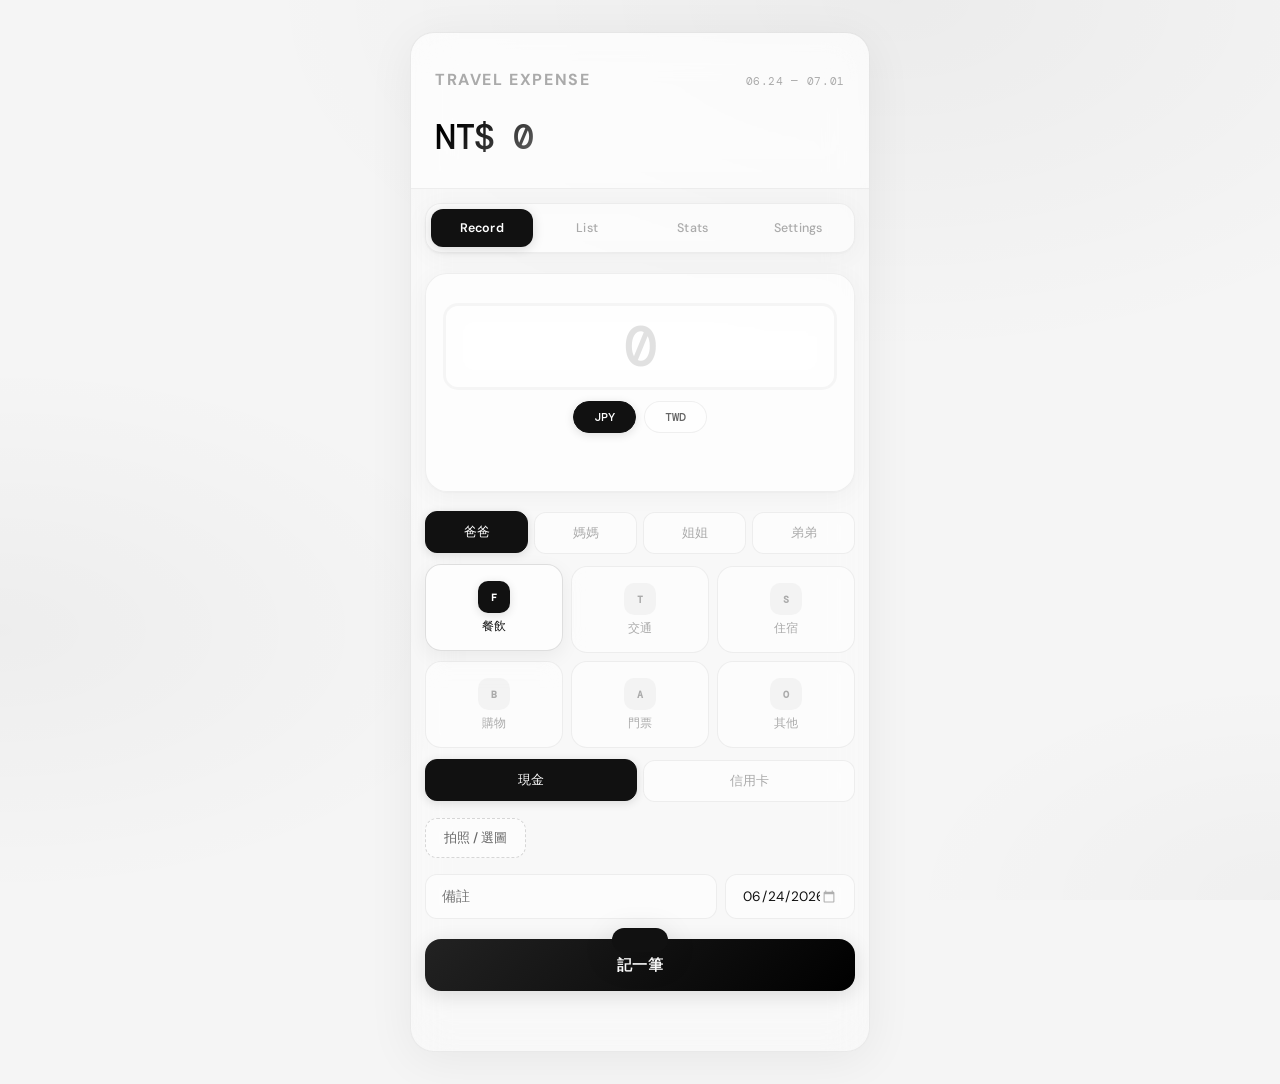
==== index.html @ 12f99001 "Travel expense tracker with glassmorphism UI Features: multi-currency (JPY/TWD), auto exchange rate," ====
<!DOCTYPE html>
<html lang="zh-TW">
<head>
  <meta charset="UTF-8">
  <meta name="viewport" content="width=device-width, initial-scale=1.0, user-scalable=no">
  <meta name="theme-color" content="#f8f7f4">
  <meta name="apple-mobile-web-app-capable" content="yes">
  <meta name="apple-mobile-web-app-status-bar-style" content="default">
  <title>Travel Expense</title>
  <link rel="manifest" href="manifest.json">
  <link rel="icon" href="data:image/svg+xml,<svg xmlns='http://www.w3.org/2000/svg' viewBox='0 0 100 100'><rect fill='%231a1a1a' rx='20' width='100' height='100'/><text x='50' y='58' text-anchor='middle' fill='white' font-size='40' font-family='sans-serif' font-weight='700'>TE</text></svg>">
  <link rel="stylesheet" href="style.css">
</head>
<body>
  <div id="app">
    <header class="header">
      <div class="header-top">
        <h1>Travel Expense</h1>
        <span class="trip-dates">06.24 — 07.01</span>
      </div>
      <div class="budget-bar">
        <div class="budget-info">
          <span class="budget-spent" id="budgetSpent">NT$ 0</span>
        </div>
      </div>
    </header>

    <nav class="tabs">
      <button class="tab active" data-tab="add">Record</button>
      <button class="tab" data-tab="list">List</button>
      <button class="tab" data-tab="stats">Stats</button>
      <button class="tab" data-tab="settings">Settings</button>
    </nav>

    <!-- Add -->
    <section class="view active" id="view-add">
      <div class="quick-amount">
        <input type="number" id="inputAmount" placeholder="0" inputmode="decimal" autofocus>
        <div class="currency-toggle" id="currencyToggle">
          <button class="currency-btn active" data-currency="JPY">JPY</button>
          <button class="currency-btn" data-currency="TWD">TWD</button>
        </div>
        <div class="conversion-hint" id="conversionHint"></div>
      </div>

      <div class="member-toggle" id="memberToggle">
        <button class="member-btn active" data-member="dad">爸爸</button>
        <button class="member-btn" data-member="mom">媽媽</button>
        <button class="member-btn" data-member="sis">姐姐</button>
        <button class="member-btn" data-member="bro">弟弟</button>
      </div>

      <div class="category-grid">
        <button class="cat-btn active" data-cat="food">
          <span class="cat-icon">F</span><span class="cat-label">餐飲</span>
        </button>
        <button class="cat-btn" data-cat="transport">
          <span class="cat-icon">T</span><span class="cat-label">交通</span>
        </button>
        <button class="cat-btn" data-cat="stay">
          <span class="cat-icon">S</span><span class="cat-label">住宿</span>
        </button>
        <button class="cat-btn" data-cat="shopping">
          <span class="cat-icon">B</span><span class="cat-label">購物</span>
        </button>
        <button class="cat-btn" data-cat="ticket">
          <span class="cat-icon">A</span><span class="cat-label">門票</span>
        </button>
        <button class="cat-btn" data-cat="other">
          <span class="cat-icon">O</span><span class="cat-label">其他</span>
        </button>
      </div>

      <div class="pay-toggle" id="payToggle">
        <button class="pay-btn active" data-pay="cash">現金</button>
        <button class="pay-btn" data-pay="card">信用卡</button>
      </div>

      <div class="photo-row">
        <input type="file" id="inputPhoto" accept="image/*" capture="environment" hidden>
        <button class="btn-photo" id="btnPhoto">拍照 / 選圖</button>
        <div class="photo-preview" id="photoPreview"></div>
      </div>

      <div class="note-row">
        <input type="text" id="inputNote" placeholder="備註" autocomplete="off">
        <input type="date" id="inputDate">
      </div>

      <button class="btn-add" id="btnAdd">記一筆</button>
    </section>

    <!-- List -->
    <section class="view" id="view-list">
      <div class="day-nav">
        <button class="day-arrow" id="dayPrev">‹</button>
        <span class="day-label" id="dayLabel"></span>
        <button class="day-arrow" id="dayNext">›</button>
        <button class="day-all" id="dayAll">ALL</button>
      </div>
      <div class="day-total" id="dayTotal"></div>
      <div class="expense-list" id="expenseList"></div>
      <div class="empty-state" id="emptyState">
        <span></span>
        <p>尚無記錄</p>
      </div>
    </section>

    <!-- Stats -->
    <section class="view" id="view-stats">
      <div class="stats-cards">
        <div class="stat-card">
          <div class="stat-label">Total TWD</div>
          <div class="stat-value" id="statTotalTWD">NT$ 0</div>
        </div>
        <div class="stat-card">
          <div class="stat-label">Total JPY</div>
          <div class="stat-value" id="statTotalJPY">¥ 0</div>
        </div>
        <div class="stat-card">
          <div class="stat-label">Daily Avg</div>
          <div class="stat-value" id="statDailyAvg">NT$ 0</div>
        </div>
        <div class="stat-card">
          <div class="stat-label">Entries</div>
          <div class="stat-value" id="statCount">0</div>
        </div>
      </div>
      <h3 class="section-title">By Payment</h3>
      <div class="category-bars" id="payBars"></div>
      <h3 class="section-title">By Member</h3>
      <div class="category-bars" id="memberBars"></div>
      <div class="pie-section">
        <div class="pie-chart" id="memberPie"></div>
        <div class="pie-legend" id="memberLegend"></div>
      </div>
      <h3 class="section-title">By Category</h3>
      <div class="category-bars" id="categoryBars"></div>
      <h3 class="section-title">Daily Trend</h3>
      <div class="daily-chart" id="dailyChart"></div>
      <button class="btn-export" id="btnExport">Export CSV</button>
    </section>

    <!-- Settings -->
    <section class="view" id="view-settings">
      <div class="setting-group">
        <label>匯率 (1 JPY = ? TWD)</label>
        <input type="number" id="setRate" step="0.001" placeholder="0.220">
        <p class="setting-hint" id="rateHint">每日自動抓取，亦可手動覆蓋</p>
        <button class="btn-refresh-rate" id="btnRefreshRate">更新匯率</button>
      </div>
      <div class="setting-group">
        <label>旅行日期</label>
        <div class="date-range">
          <input type="date" id="setStart">
          <span>—</span>
          <input type="date" id="setEnd">
        </div>
      </div>
      <button class="btn-save" id="btnSaveSettings">儲存設定</button>
      <hr class="divider">
      <div class="danger-zone">
        <button class="btn-danger" id="btnClearData">清除所有資料</button>
      </div>
    </section>
  </div>

  <div class="toast" id="toast"></div>

  <!-- Edit Modal -->
  <div class="modal-overlay" id="editModal">
    <div class="modal">
      <h3>編輯</h3>
      <div class="modal-body">
        <input type="number" id="editAmount" placeholder="金額" inputmode="decimal">
        <div class="currency-toggle">
          <button class="currency-btn" data-edit-currency="JPY">JPY</button>
          <button class="currency-btn" data-edit-currency="TWD">TWD</button>
        </div>
        <div class="member-toggle" id="editMemberToggle">
          <button class="member-btn" data-edit-member="dad">爸爸</button>
          <button class="member-btn" data-edit-member="mom">媽媽</button>
          <button class="member-btn" data-edit-member="sis">姐姐</button>
          <button class="member-btn" data-edit-member="bro">弟弟</button>
        </div>
        <div class="pay-toggle" id="editPayToggle">
          <button class="pay-btn" data-edit-pay="cash">現金</button>
          <button class="pay-btn" data-edit-pay="card">信用卡</button>
        </div>
        <div class="category-grid modal-cats">
          <button class="cat-btn" data-edit-cat="food"><span class="cat-icon">F</span></button>
          <button class="cat-btn" data-edit-cat="transport"><span class="cat-icon">T</span></button>
          <button class="cat-btn" data-edit-cat="stay"><span class="cat-icon">S</span></button>
          <button class="cat-btn" data-edit-cat="shopping"><span class="cat-icon">B</span></button>
          <button class="cat-btn" data-edit-cat="ticket"><span class="cat-icon">A</span></button>
          <button class="cat-btn" data-edit-cat="other"><span class="cat-icon">O</span></button>
        </div>
        <div class="photo-row">
          <input type="file" id="editPhoto" accept="image/*" capture="environment" hidden>
          <button class="btn-photo" id="btnEditPhoto">拍照 / 選圖</button>
          <div class="photo-preview" id="editPhotoPreview"></div>
        </div>
        <input type="text" id="editNote" placeholder="備註">
        <input type="date" id="editDate">
      </div>
      <div class="modal-actions">
        <button class="btn-cancel" id="editCancel">取消</button>
        <button class="btn-confirm" id="editConfirm">儲存</button>
      </div>
    </div>
  </div>

  <!-- Photo Viewer -->
  <div class="modal-overlay" id="photoViewer">
    <img class="photo-full" id="photoFull" src="" alt="">
  </div>

  <script src="app.js"></script>
</body>
</html>
---- style.css ----
@import url('https://fonts.googleapis.com/css2?family=DM+Sans:ital,opsz,wght@0,9..40,300;0,9..40,400;0,9..40,500;0,9..40,600;0,9..40,700;0,9..40,800&family=DM+Mono:wght@400;500&display=swap');

:root {
  --bg: #f5f5f5;
  --glass: rgba(255,255,255,0.45);
  --glass-strong: rgba(255,255,255,0.6);
  --glass-border: rgba(0,0,0,0.06);
  --glass-shadow: 0 4px 24px rgba(0,0,0,0.04), 0 1px 2px rgba(0,0,0,0.03);
  --blur: 20px;
  --border: rgba(0,0,0,0.06);
  --text: #111111;
  --text2: #666666;
  --text3: #aaaaaa;
  --accent: #111111;
  --radius: 16px;
  --radius-lg: 22px;
  --font: 'DM Sans', -apple-system, BlinkMacSystemFont, system-ui, sans-serif;
  --mono: 'DM Mono', 'SF Mono', monospace;
}

* {
  margin: 0;
  padding: 0;
  box-sizing: border-box;
  -webkit-tap-highlight-color: transparent;
}

body {
  font-family: var(--font);
  color: var(--text);
  min-height: 100dvh;
  overflow-x: hidden;
  -webkit-font-smoothing: antialiased;
  background: var(--bg);
  background-image:
    radial-gradient(ellipse 100% 80% at 70% 0%, rgba(0,0,0,0.04) 0%, transparent 50%),
    radial-gradient(ellipse 80% 60% at 0% 70%, rgba(0,0,0,0.03) 0%, transparent 50%),
    radial-gradient(ellipse 60% 50% at 100% 100%, rgba(0,0,0,0.025) 0%, transparent 50%);
  background-attachment: fixed;
}

#app {
  max-width: 460px;
  margin: 0 auto;
  padding-bottom: 40px;
}

/* ---- Frost card mixin (reusable look) ---- */

.frost {
  background: var(--glass);
  backdrop-filter: blur(var(--blur));
  -webkit-backdrop-filter: blur(var(--blur));
  border: 1px solid var(--glass-border);
  box-shadow: var(--glass-shadow);
}

/* Header */
.header {
  padding: 36px 24px 28px;
  background: rgba(255,255,255,0.5);
  backdrop-filter: blur(var(--blur));
  -webkit-backdrop-filter: blur(var(--blur));
  border-bottom: 1px solid var(--glass-border);
}

.header-top {
  display: flex;
  justify-content: space-between;
  align-items: baseline;
  margin-bottom: 24px;
}

.header-top h1 {
  font-size: 1rem;
  font-weight: 700;
  letter-spacing: 0.1em;
  text-transform: uppercase;
  color: var(--text3);
}

.trip-dates {
  font-family: var(--mono);
  font-size: 0.68rem;
  color: var(--text3);
  letter-spacing: 0.06em;
}

.budget-bar { position: relative; }

.budget-info {
  display: flex;
  align-items: baseline;
  gap: 6px;
}

.budget-spent {
  font-family: var(--mono);
  font-size: 2.2rem;
  font-weight: 500;
  letter-spacing: -0.04em;
  background: linear-gradient(135deg, #000 20%, #666);
  -webkit-background-clip: text;
  -webkit-text-fill-color: transparent;
  background-clip: text;
}

/* Tabs */
.tabs {
  display: flex;
  padding: 5px;
  margin: 14px 14px 0;
  gap: 4px;
  background: var(--glass);
  backdrop-filter: blur(var(--blur));
  -webkit-backdrop-filter: blur(var(--blur));
  border-radius: var(--radius);
  border: 1px solid var(--glass-border);
  box-shadow: var(--glass-shadow);
  position: sticky;
  top: 8px;
  z-index: 100;
}

.tab {
  flex: 1;
  padding: 11px 0;
  background: none;
  border: none;
  border-radius: 12px;
  color: var(--text3);
  font-family: var(--font);
  font-size: 0.78rem;
  font-weight: 500;
  letter-spacing: 0.02em;
  cursor: pointer;
  transition: all 0.3s cubic-bezier(0.4, 0, 0.2, 1);
}

.tab.active {
  background: var(--accent);
  color: #fff;
  font-weight: 600;
  box-shadow: 0 2px 12px rgba(0,0,0,0.15);
}

/* Views */
.view {
  display: none;
  padding: 20px 14px;
  animation: viewIn 0.35s cubic-bezier(0.4, 0, 0.2, 1);
}

.view.active { display: block; }

@keyframes viewIn {
  from { opacity: 0; transform: translateY(10px); }
  to { opacity: 1; transform: translateY(0); }
}

/* Add Expense — amount card */
.quick-amount {
  text-align: center;
  margin-bottom: 20px;
  padding: 32px 20px 26px;
  background: var(--glass-strong);
  backdrop-filter: blur(var(--blur));
  -webkit-backdrop-filter: blur(var(--blur));
  border-radius: var(--radius-lg);
  border: 1px solid var(--glass-border);
  box-shadow: var(--glass-shadow);
}

.quick-amount input[type="number"] {
  width: 100%;
  text-align: center;
  font-family: var(--mono);
  font-size: 3.5rem;
  font-weight: 500;
  background: none;
  border: none;
  color: var(--text);
  outline: none;
  letter-spacing: -0.05em;
  padding: 4px 0;
}

.quick-amount input::placeholder { color: var(--text3); opacity: 0.35; }

.currency-toggle {
  display: flex;
  gap: 8px;
  justify-content: center;
  margin-top: 14px;
}

.currency-btn {
  padding: 7px 20px;
  border-radius: 100px;
  border: 1px solid var(--border);
  background: rgba(255,255,255,0.5);
  color: var(--text2);
  font-family: var(--mono);
  font-size: 0.75rem;
  font-weight: 500;
  cursor: pointer;
  transition: all 0.3s cubic-bezier(0.4, 0, 0.2, 1);
}

.currency-btn.active {
  background: var(--accent);
  border-color: var(--accent);
  color: #fff;
  box-shadow: 0 2px 10px rgba(0,0,0,0.12);
}

.conversion-hint {
  margin-top: 12px;
  font-family: var(--mono);
  font-size: 0.75rem;
  color: var(--text3);
  min-height: 20px;
}

/* Toggle base (member / pay) */
.member-toggle, .pay-toggle {
  display: flex;
  gap: 6px;
  margin-bottom: 12px;
}

.member-btn, .pay-btn {
  flex: 1;
  padding: 11px 0;
  border-radius: 12px;
  border: 1px solid var(--glass-border);
  background: var(--glass);
  backdrop-filter: blur(12px);
  -webkit-backdrop-filter: blur(12px);
  color: var(--text3);
  font-family: var(--font);
  font-size: 0.8rem;
  font-weight: 500;
  cursor: pointer;
  transition: all 0.3s cubic-bezier(0.4, 0, 0.2, 1);
}

.member-btn.active, .pay-btn.active {
  border-color: var(--accent);
  background: var(--accent);
  color: #fff;
  box-shadow: 0 2px 10px rgba(0,0,0,0.12);
  transform: translateY(-1px);
}

.pay-toggle { margin-bottom: 16px; }

/* Category Grid */
.category-grid {
  display: grid;
  grid-template-columns: repeat(3, 1fr);
  gap: 8px;
  margin-bottom: 12px;
}

.cat-btn {
  display: flex;
  flex-direction: column;
  align-items: center;
  justify-content: center;
  gap: 6px;
  padding: 16px 8px;
  border-radius: var(--radius);
  border: 1px solid var(--glass-border);
  background: var(--glass);
  backdrop-filter: blur(12px);
  -webkit-backdrop-filter: blur(12px);
  color: var(--text3);
  cursor: pointer;
  transition: all 0.3s cubic-bezier(0.4, 0, 0.2, 1);
}

.cat-icon {
  width: 32px;
  height: 32px;
  border-radius: 10px;
  display: flex;
  align-items: center;
  justify-content: center;
  font-size: 0.65rem;
  font-weight: 700;
  font-family: var(--mono);
  letter-spacing: 0.03em;
  background: rgba(0,0,0,0.04);
  color: var(--text3);
  transition: all 0.3s cubic-bezier(0.4, 0, 0.2, 1);
}

.cat-label {
  font-size: 0.72rem;
  font-weight: 500;
  transition: color 0.3s;
}

.cat-btn.active {
  border-color: rgba(0,0,0,0.12);
  background: var(--glass-strong);
  transform: translateY(-2px);
  box-shadow: 0 6px 20px rgba(0,0,0,0.06);
}

.cat-btn.active .cat-icon {
  background: var(--accent);
  color: #fff;
  box-shadow: 0 2px 10px rgba(0,0,0,0.12);
}

.cat-btn.active .cat-label { color: var(--text); }

.modal-cats { grid-template-columns: repeat(6, 1fr); }
.modal-cats .cat-btn { padding: 10px 4px; }
.modal-cats .cat-label { display: none; }

/* Photo Row */
.photo-row {
  display: flex;
  align-items: center;
  gap: 10px;
  margin-bottom: 16px;
}

.btn-photo {
  padding: 10px 18px;
  border-radius: 12px;
  border: 1px dashed rgba(0,0,0,0.15);
  background: var(--glass);
  backdrop-filter: blur(12px);
  -webkit-backdrop-filter: blur(12px);
  color: var(--text2);
  font-family: var(--font);
  font-size: 0.8rem;
  font-weight: 500;
  cursor: pointer;
  transition: all 0.3s;
  white-space: nowrap;
  flex-shrink: 0;
}

.btn-photo:active { transform: scale(0.96); }

.photo-preview {
  flex: 1;
  min-height: 0;
  display: flex;
  align-items: center;
  gap: 8px;
  position: relative;
}

.photo-preview img {
  height: 48px;
  width: 48px;
  object-fit: cover;
  border-radius: 10px;
  border: 1px solid var(--glass-border);
  box-shadow: var(--glass-shadow);
}

.photo-remove {
  width: 20px;
  height: 20px;
  border-radius: 50%;
  border: none;
  background: var(--accent);
  color: #fff;
  font-size: 0.55rem;
  font-weight: 700;
  cursor: pointer;
  display: flex;
  align-items: center;
  justify-content: center;
  position: absolute;
  top: -4px;
  left: 40px;
  box-shadow: 0 2px 6px rgba(0,0,0,0.12);
}

/* Note Row */
.note-row {
  display: flex;
  gap: 8px;
  margin-bottom: 20px;
}

.note-row input[type="text"] { flex: 1; }
.note-row input[type="date"] { width: 130px; }

input[type="text"],
input[type="number"],
input[type="date"],
select {
  padding: 12px 16px;
  border-radius: 12px;
  border: 1px solid var(--glass-border);
  background: var(--glass);
  backdrop-filter: blur(12px);
  -webkit-backdrop-filter: blur(12px);
  color: var(--text);
  font-family: var(--font);
  font-size: 0.85rem;
  outline: none;
  transition: all 0.3s;
}

input:focus {
  border-color: rgba(0,0,0,0.15);
  box-shadow: 0 0 0 3px rgba(0,0,0,0.03);
}

input[type="date"]::-webkit-calendar-picker-indicator { opacity: 0.3; }

/* Add Button */
.btn-add {
  width: 100%;
  padding: 16px;
  border-radius: var(--radius);
  border: none;
  background: linear-gradient(135deg, #222 0%, #000 100%);
  color: #fff;
  font-family: var(--font);
  font-size: 0.92rem;
  font-weight: 700;
  letter-spacing: 0.02em;
  cursor: pointer;
  transition: all 0.3s cubic-bezier(0.4, 0, 0.2, 1);
  box-shadow: 0 4px 20px rgba(0,0,0,0.12);
  position: relative;
  overflow: hidden;
}

.btn-add::before {
  content: '';
  position: absolute;
  inset: 0;
  background: linear-gradient(135deg, transparent 30%, rgba(255,255,255,0.15) 50%, transparent 70%);
  transform: translateX(-100%);
  transition: transform 0.6s;
}

.btn-add:hover::before { transform: translateX(100%); }

.btn-add:active {
  transform: scale(0.97);
  box-shadow: 0 2px 10px rgba(0,0,0,0.1);
}

/* List View */
.day-nav {
  display: flex;
  align-items: center;
  justify-content: center;
  gap: 16px;
  margin-bottom: 8px;
}

.day-arrow {
  width: 34px;
  height: 34px;
  border-radius: 50%;
  border: 1px solid var(--glass-border);
  background: var(--glass);
  backdrop-filter: blur(12px);
  -webkit-backdrop-filter: blur(12px);
  color: var(--text);
  font-size: 1rem;
  cursor: pointer;
  display: flex;
  align-items: center;
  justify-content: center;
  transition: all 0.2s;
  box-shadow: var(--glass-shadow);
}

.day-arrow:active { transform: scale(0.9); }

.day-label {
  font-size: 0.95rem;
  font-weight: 600;
  min-width: 120px;
  text-align: center;
}

.day-all {
  padding: 6px 14px;
  border-radius: 100px;
  border: 1px solid var(--glass-border);
  background: var(--glass);
  backdrop-filter: blur(12px);
  -webkit-backdrop-filter: blur(12px);
  color: var(--text3);
  font-family: var(--mono);
  font-size: 0.68rem;
  font-weight: 500;
  letter-spacing: 0.04em;
  cursor: pointer;
  transition: all 0.3s;
}

.day-all.active {
  background: var(--accent);
  border-color: var(--accent);
  color: #fff;
}

.day-total {
  text-align: center;
  font-family: var(--mono);
  font-size: 0.75rem;
  color: var(--text3);
  margin-bottom: 16px;
  min-height: 20px;
}

.expense-list {
  display: flex;
  flex-direction: column;
  gap: 6px;
}

.expense-item {
  display: flex;
  align-items: center;
  gap: 14px;
  padding: 16px 18px;
  background: var(--glass);
  backdrop-filter: blur(16px);
  -webkit-backdrop-filter: blur(16px);
  border-radius: var(--radius);
  border: 1px solid var(--glass-border);
  box-shadow: var(--glass-shadow);
  cursor: pointer;
  transition: all 0.3s cubic-bezier(0.4, 0, 0.2, 1);
  position: relative;
}

.expense-item:active { transform: scale(0.98); }

.expense-dot {
  width: 8px;
  height: 8px;
  border-radius: 50%;
  flex-shrink: 0;
  background: var(--text);
  opacity: 0.25;
}

.expense-info { flex: 1; min-width: 0; }

.expense-cat {
  font-size: 0.82rem;
  font-weight: 600;
  color: var(--text);
}

.expense-member {
  font-size: 0.68rem;
  font-weight: 500;
  margin-left: 6px;
  color: var(--text2);
}

.expense-pay {
  font-size: 0.6rem;
  font-weight: 500;
  color: var(--text3);
  margin-left: 5px;
  padding: 1px 6px;
  background: rgba(0,0,0,0.04);
  border-radius: 4px;
}

.expense-note {
  font-size: 0.72rem;
  color: var(--text2);
  overflow: hidden;
  text-overflow: ellipsis;
  white-space: nowrap;
  margin-top: 2px;
}

.expense-thumb {
  width: 36px;
  height: 36px;
  border-radius: 8px;
  object-fit: cover;
  flex-shrink: 0;
  border: 1px solid var(--glass-border);
  cursor: zoom-in;
  transition: transform 0.2s;
}

.expense-thumb:hover { transform: scale(1.1); }

.expense-amount { text-align: right; flex-shrink: 0; }

/* Photo Viewer */
#photoViewer {
  cursor: zoom-out;
}

#photoViewer .photo-full {
  max-width: 90vw;
  max-height: 85vh;
  border-radius: var(--radius-lg);
  box-shadow: 0 24px 80px rgba(0,0,0,0.15);
  object-fit: contain;
}

.expense-primary {
  font-family: var(--mono);
  font-size: 0.92rem;
  font-weight: 500;
}

.expense-secondary {
  font-family: var(--mono);
  font-size: 0.65rem;
  color: var(--text3);
}

.expense-delete {
  position: absolute;
  right: -5px;
  top: -5px;
  width: 22px;
  height: 22px;
  border-radius: 50%;
  border: 2px solid var(--bg);
  background: var(--accent);
  color: #fff;
  font-size: 0.6rem;
  font-weight: 700;
  cursor: pointer;
  display: none;
  align-items: center;
  justify-content: center;
  z-index: 2;
  box-shadow: 0 2px 8px rgba(0,0,0,0.12);
}

.expense-item:hover .expense-delete,
.expense-item:focus-within .expense-delete { display: flex; }

.empty-state {
  text-align: center;
  padding: 56px 20px;
  color: var(--text3);
}

.empty-state span {
  display: block;
  width: 56px;
  height: 56px;
  border-radius: 50%;
  background: rgba(0,0,0,0.03);
  margin: 0 auto 14px;
}

.empty-state p { font-size: 0.85rem; }

/* Stats */
.stats-cards {
  display: grid;
  grid-template-columns: 1fr 1fr;
  gap: 8px;
  margin-bottom: 28px;
}

.stat-card {
  background: var(--glass);
  backdrop-filter: blur(16px);
  -webkit-backdrop-filter: blur(16px);
  border-radius: var(--radius);
  padding: 20px;
  border: 1px solid var(--glass-border);
  box-shadow: var(--glass-shadow);
  transition: all 0.3s cubic-bezier(0.4, 0, 0.2, 1);
}

.stat-card:hover {
  transform: translateY(-2px);
  box-shadow: 0 8px 32px rgba(0,0,0,0.06);
}

.stat-label {
  font-size: 0.62rem;
  color: var(--text3);
  text-transform: uppercase;
  letter-spacing: 0.1em;
  font-weight: 600;
  margin-bottom: 10px;
}

.stat-value {
  font-family: var(--mono);
  font-size: 1.2rem;
  font-weight: 500;
  letter-spacing: -0.03em;
}

.section-title {
  font-size: 0.65rem;
  font-weight: 700;
  color: var(--text3);
  text-transform: uppercase;
  letter-spacing: 0.1em;
  margin-bottom: 14px;
  padding-left: 2px;
}

.category-bars {
  display: flex;
  flex-direction: column;
  gap: 14px;
  margin-bottom: 32px;
  padding: 20px;
  background: var(--glass);
  backdrop-filter: blur(16px);
  -webkit-backdrop-filter: blur(16px);
  border-radius: var(--radius);
  border: 1px solid var(--glass-border);
  box-shadow: var(--glass-shadow);
}

.cat-bar-row {
  display: flex;
  align-items: center;
  gap: 12px;
}

.cat-bar-dot {
  width: 8px;
  height: 8px;
  border-radius: 50%;
  flex-shrink: 0;
  background: var(--text);
  opacity: 0.2;
}

.cat-bar-info { flex: 1; min-width: 0; }

.cat-bar-top {
  display: flex;
  justify-content: space-between;
  font-size: 0.8rem;
  margin-bottom: 6px;
}

.cat-bar-name { font-weight: 600; }
.cat-bar-amount { font-family: var(--mono); font-size: 0.72rem; color: var(--text2); }

.cat-bar-track {
  height: 3px;
  background: rgba(0,0,0,0.05);
  border-radius: 2px;
  overflow: hidden;
}

.cat-bar-fill {
  height: 100%;
  border-radius: 2px;
  background: linear-gradient(90deg, #333, #aaa) !important;
  transition: width 0.8s cubic-bezier(0.4, 0, 0.2, 1);
}

/* Pie Chart */
.pie-section {
  display: flex;
  align-items: center;
  gap: 20px;
  margin-bottom: 32px;
  padding: 24px;
  background: var(--glass);
  backdrop-filter: blur(16px);
  -webkit-backdrop-filter: blur(16px);
  border-radius: var(--radius);
  border: 1px solid var(--glass-border);
  box-shadow: var(--glass-shadow);
}

.pie-chart {
  flex-shrink: 0;
}

.pie-chart svg {
  display: block;
}

.pie-legend {
  flex: 1;
  display: flex;
  flex-direction: column;
  gap: 10px;
  min-width: 0;
}

.pie-legend-item {
  display: flex;
  align-items: center;
  gap: 8px;
}

.pie-legend-dot {
  width: 8px;
  height: 8px;
  border-radius: 50%;
  flex-shrink: 0;
}

.pie-legend-name {
  font-size: 0.8rem;
  font-weight: 600;
  min-width: 36px;
}

.pie-legend-pct {
  font-family: var(--mono);
  font-size: 0.75rem;
  font-weight: 500;
  color: var(--text2);
  min-width: 32px;
}

.pie-legend-val {
  font-family: var(--mono);
  font-size: 0.7rem;
  color: var(--text3);
  margin-left: auto;
}

/* Daily Chart */
.daily-chart {
  display: flex;
  align-items: flex-end;
  gap: 6px;
  height: 130px;
  margin-bottom: 28px;
  padding: 16px 12px 12px;
  background: var(--glass);
  backdrop-filter: blur(16px);
  -webkit-backdrop-filter: blur(16px);
  border-radius: var(--radius);
  border: 1px solid var(--glass-border);
  box-shadow: var(--glass-shadow);
}

.chart-col {
  flex: 1;
  display: flex;
  flex-direction: column;
  align-items: center;
  gap: 4px;
  height: 100%;
  justify-content: flex-end;
}

.chart-bar {
  width: 100%;
  border-radius: 6px 6px 2px 2px;
  background: linear-gradient(180deg, #222 0%, #bbb 100%);
  min-height: 2px;
  transition: height 0.6s cubic-bezier(0.4, 0, 0.2, 1);
}

.chart-label {
  font-family: var(--mono);
  font-size: 0.58rem;
  color: var(--text3);
}

.chart-value {
  font-family: var(--mono);
  font-size: 0.52rem;
  color: var(--text3);
}

.btn-export {
  width: 100%;
  padding: 14px;
  border-radius: var(--radius);
  border: 1px solid var(--glass-border);
  background: var(--glass);
  backdrop-filter: blur(12px);
  -webkit-backdrop-filter: blur(12px);
  color: var(--text);
  font-family: var(--font);
  font-size: 0.85rem;
  font-weight: 600;
  cursor: pointer;
  transition: all 0.3s;
  box-shadow: var(--glass-shadow);
}

.btn-export:active { transform: scale(0.98); }

/* Settings */
.setting-group { margin-bottom: 24px; }

.setting-group label {
  display: block;
  font-size: 0.78rem;
  font-weight: 600;
  margin-bottom: 8px;
  color: var(--text);
}

.setting-group input { width: 100%; }

.setting-hint {
  font-size: 0.7rem;
  color: var(--text3);
  margin-top: 6px;
  font-family: var(--mono);
}

.btn-refresh-rate {
  margin-top: 8px;
  padding: 8px 18px;
  border-radius: 100px;
  border: 1px solid var(--glass-border);
  background: var(--glass);
  backdrop-filter: blur(12px);
  -webkit-backdrop-filter: blur(12px);
  color: var(--text2);
  font-family: var(--font);
  font-size: 0.75rem;
  font-weight: 500;
  cursor: pointer;
  transition: all 0.2s;
}

.btn-refresh-rate:active { transform: scale(0.96); }

.date-range {
  display: flex;
  align-items: center;
  gap: 10px;
}

.date-range input { flex: 1; }
.date-range span { color: var(--text3); }

.btn-save {
  width: 100%;
  padding: 14px;
  border-radius: var(--radius);
  border: none;
  background: linear-gradient(135deg, #222, #000);
  color: #fff;
  font-family: var(--font);
  font-size: 0.88rem;
  font-weight: 700;
  cursor: pointer;
  box-shadow: 0 4px 16px rgba(0,0,0,0.1);
  transition: all 0.3s;
}

.btn-save:active { transform: scale(0.98); }

.divider {
  border: none;
  border-top: 1px solid var(--border);
  margin: 28px 0;
}

.btn-danger {
  width: 100%;
  padding: 14px;
  border-radius: var(--radius);
  border: 1px solid rgba(0,0,0,0.1);
  background: var(--glass);
  backdrop-filter: blur(12px);
  -webkit-backdrop-filter: blur(12px);
  color: var(--text2);
  font-family: var(--font);
  font-size: 0.85rem;
  font-weight: 600;
  cursor: pointer;
  transition: all 0.3s;
}

.btn-danger:active { transform: scale(0.98); }

/* Toast */
.toast {
  position: fixed;
  bottom: 28px;
  left: 50%;
  transform: translateX(-50%) translateY(80px);
  background: var(--accent);
  color: #fff;
  padding: 12px 28px;
  border-radius: 100px;
  font-size: 0.82rem;
  font-weight: 600;
  box-shadow: 0 8px 32px rgba(0,0,0,0.15);
  transition: transform 0.4s cubic-bezier(0.4, 0, 0.2, 1);
  z-index: 200;
  pointer-events: none;
}

.toast.show { transform: translateX(-50%) translateY(0); }

/* Modal */
.modal-overlay {
  position: fixed;
  inset: 0;
  background: rgba(255,255,255,0.4);
  backdrop-filter: blur(16px);
  -webkit-backdrop-filter: blur(16px);
  z-index: 300;
  display: none;
  align-items: center;
  justify-content: center;
  padding: 20px;
  animation: modalBgIn 0.3s;
}

@keyframes modalBgIn {
  from { opacity: 0; }
  to { opacity: 1; }
}

.modal-overlay.show { display: flex; }

.modal {
  background: rgba(255,255,255,0.7);
  backdrop-filter: blur(30px);
  -webkit-backdrop-filter: blur(30px);
  border-radius: var(--radius-lg);
  padding: 28px;
  width: 100%;
  max-width: 380px;
  border: 1px solid var(--glass-border);
  box-shadow: 0 24px 80px rgba(0,0,0,0.08);
  animation: modalIn 0.35s cubic-bezier(0.4, 0, 0.2, 1);
}

@keyframes modalIn {
  from { opacity: 0; transform: scale(0.94) translateY(12px); }
  to { opacity: 1; transform: scale(1) translateY(0); }
}

.modal h3 {
  font-size: 1rem;
  font-weight: 600;
  margin-bottom: 20px;
}

.modal-body {
  display: flex;
  flex-direction: column;
  gap: 12px;
}

.modal-actions {
  display: flex;
  gap: 8px;
  margin-top: 24px;
}

.btn-cancel, .btn-confirm {
  flex: 1;
  padding: 12px;
  border-radius: 12px;
  font-family: var(--font);
  font-size: 0.85rem;
  font-weight: 600;
  cursor: pointer;
  border: none;
  transition: all 0.3s;
}

.btn-cancel {
  background: rgba(0,0,0,0.04);
  color: var(--text2);
}

.btn-confirm {
  background: linear-gradient(135deg, #222, #000);
  color: #fff;
  box-shadow: 0 2px 12px rgba(0,0,0,0.1);
}

.btn-cancel:active, .btn-confirm:active { transform: scale(0.97); }

/* Scrollbar */
::-webkit-scrollbar { width: 3px; }
::-webkit-scrollbar-track { background: transparent; }
::-webkit-scrollbar-thumb { background: rgba(0,0,0,0.08); border-radius: 2px; }

input[type="number"]::-webkit-inner-spin-button,
input[type="number"]::-webkit-outer-spin-button { -webkit-appearance: none; margin: 0; }
input[type="number"] { -moz-appearance: textfield; }

@media (hover: hover) {
  .tab:hover:not(.active) { background: rgba(0,0,0,0.02); color: var(--text2); }
  .expense-item:hover { background: rgba(255,255,255,0.6); box-shadow: 0 6px 24px rgba(0,0,0,0.06); }
  .cat-btn:hover:not(.active) { border-color: rgba(0,0,0,0.1); }
  .member-btn:hover:not(.active), .pay-btn:hover:not(.active) { border-color: rgba(0,0,0,0.1); }
  .stat-card:hover { box-shadow: 0 8px 32px rgba(0,0,0,0.06); }
  .btn-export:hover { background: rgba(255,255,255,0.6); }
}

@media (min-width: 481px) {
  body { padding: 32px 16px; }
  #app {
    border-radius: 24px;
    overflow: hidden;
    border: 1px solid var(--glass-border);
    box-shadow: 0 8px 48px rgba(0,0,0,0.06);
    background: rgba(255,255,255,0.3);
    backdrop-filter: blur(var(--blur));
    -webkit-backdrop-filter: blur(var(--blur));
  }
}
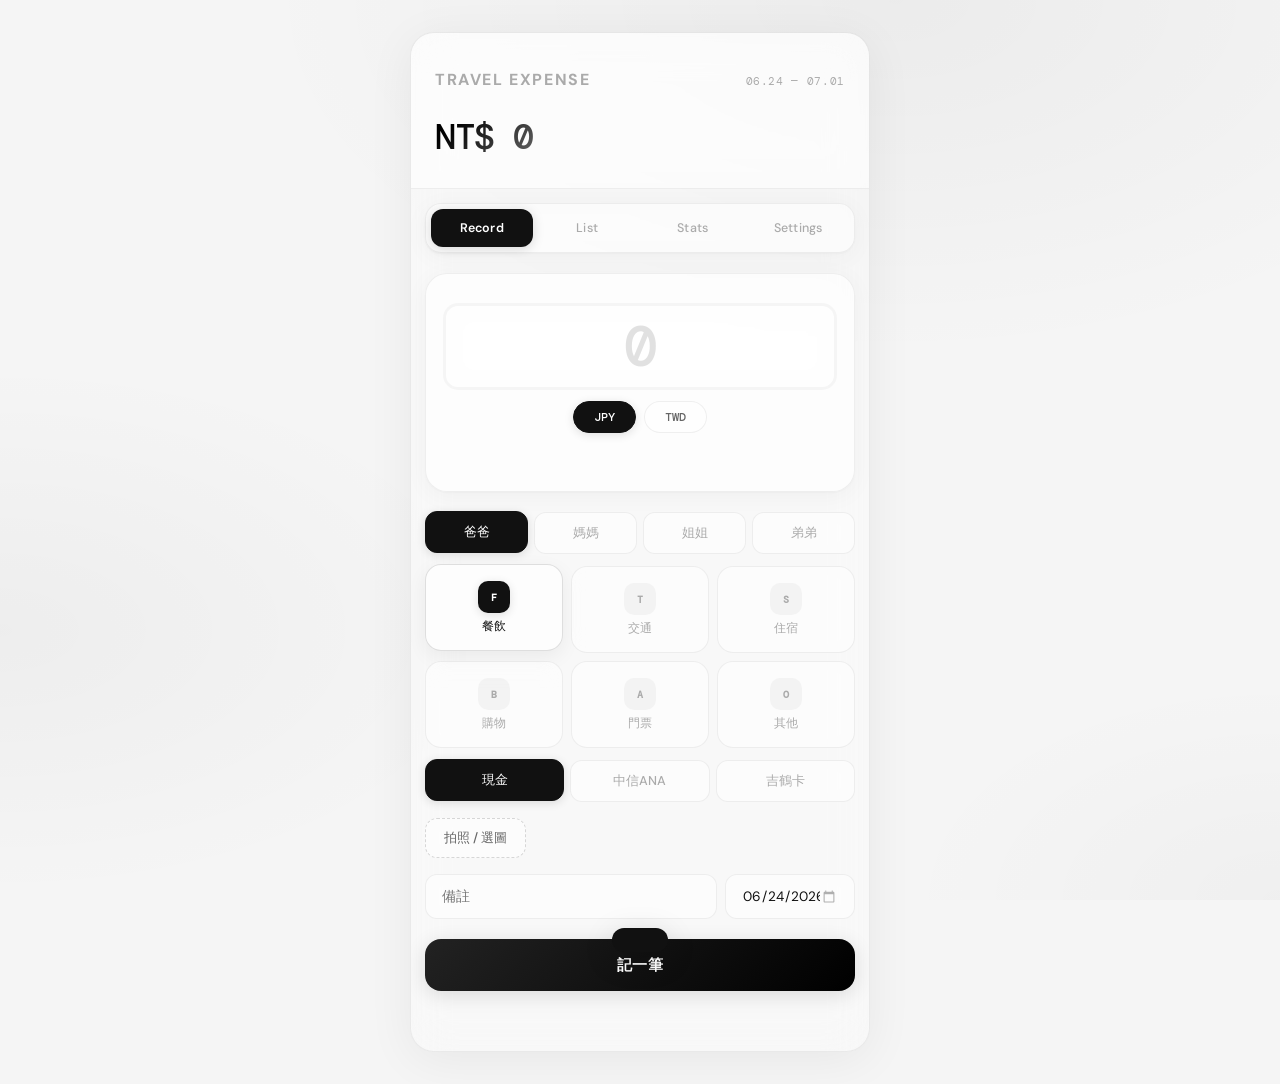
==== commit c8d5f75e: "Update payment methods: cash, ANA card, Yoshika card Co-Authored-By: Claude Sonnet 4.6 <noreply@anth" ====
--- a/index.html
+++ b/index.html
@@ -73,7 +73,8 @@
 
       <div class="pay-toggle" id="payToggle">
         <button class="pay-btn active" data-pay="cash">現金</button>
-        <button class="pay-btn" data-pay="card">信用卡</button>
+        <button class="pay-btn" data-pay="ana">中信ANA</button>
+        <button class="pay-btn" data-pay="yoshika">吉鶴卡</button>
       </div>
 
       <div class="photo-row">
@@ -158,10 +159,6 @@
         </div>
       </div>
       <button class="btn-save" id="btnSaveSettings">儲存設定</button>
-      <hr class="divider">
-      <div class="danger-zone">
-        <button class="btn-danger" id="btnClearData">清除所有資料</button>
-      </div>
     </section>
   </div>
 
@@ -185,7 +182,8 @@
         </div>
         <div class="pay-toggle" id="editPayToggle">
           <button class="pay-btn" data-edit-pay="cash">現金</button>
-          <button class="pay-btn" data-edit-pay="card">信用卡</button>
+          <button class="pay-btn" data-edit-pay="ana">中信ANA</button>
+          <button class="pay-btn" data-edit-pay="yoshika">吉鶴卡</button>
         </div>
         <div class="category-grid modal-cats">
           <button class="cat-btn" data-edit-cat="food"><span class="cat-icon">F</span></button>
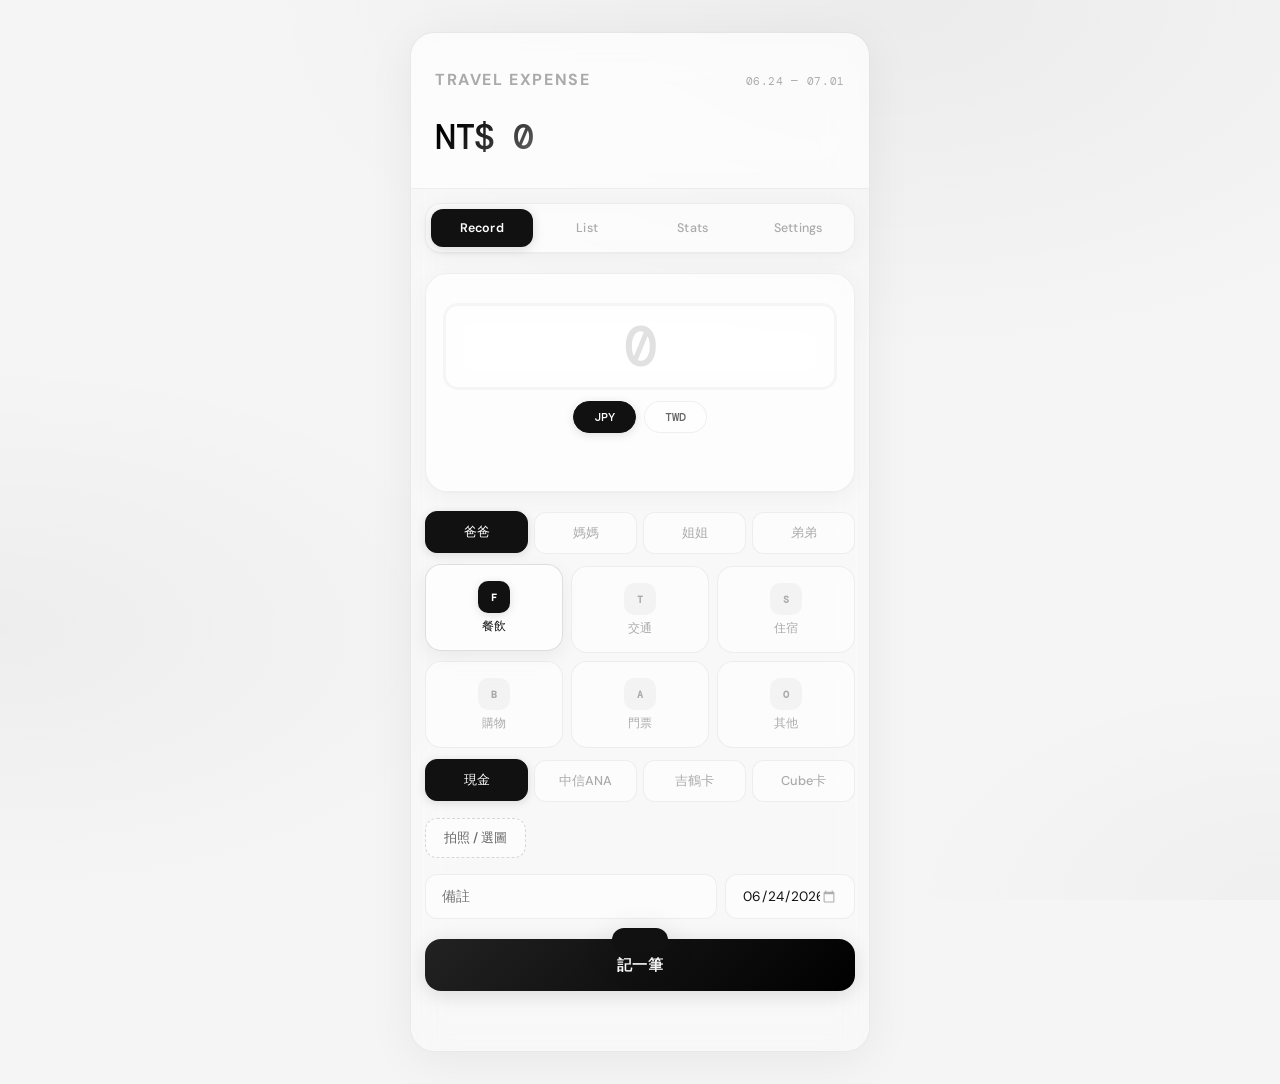
==== commit a26ba0dd: "Add Cube card payment method Co-Authored-By: Claude Sonnet 4.6 <noreply@anthropic.com>" ====
--- a/index.html
+++ b/index.html
@@ -75,6 +75,7 @@
         <button class="pay-btn active" data-pay="cash">現金</button>
         <button class="pay-btn" data-pay="ana">中信ANA</button>
         <button class="pay-btn" data-pay="yoshika">吉鶴卡</button>
+        <button class="pay-btn" data-pay="cube">Cube卡</button>
       </div>
 
       <div class="photo-row">
@@ -184,6 +185,7 @@
           <button class="pay-btn" data-edit-pay="cash">現金</button>
           <button class="pay-btn" data-edit-pay="ana">中信ANA</button>
           <button class="pay-btn" data-edit-pay="yoshika">吉鶴卡</button>
+          <button class="pay-btn" data-edit-pay="cube">Cube卡</button>
         </div>
         <div class="category-grid modal-cats">
           <button class="cat-btn" data-edit-cat="food"><span class="cat-icon">F</span></button>
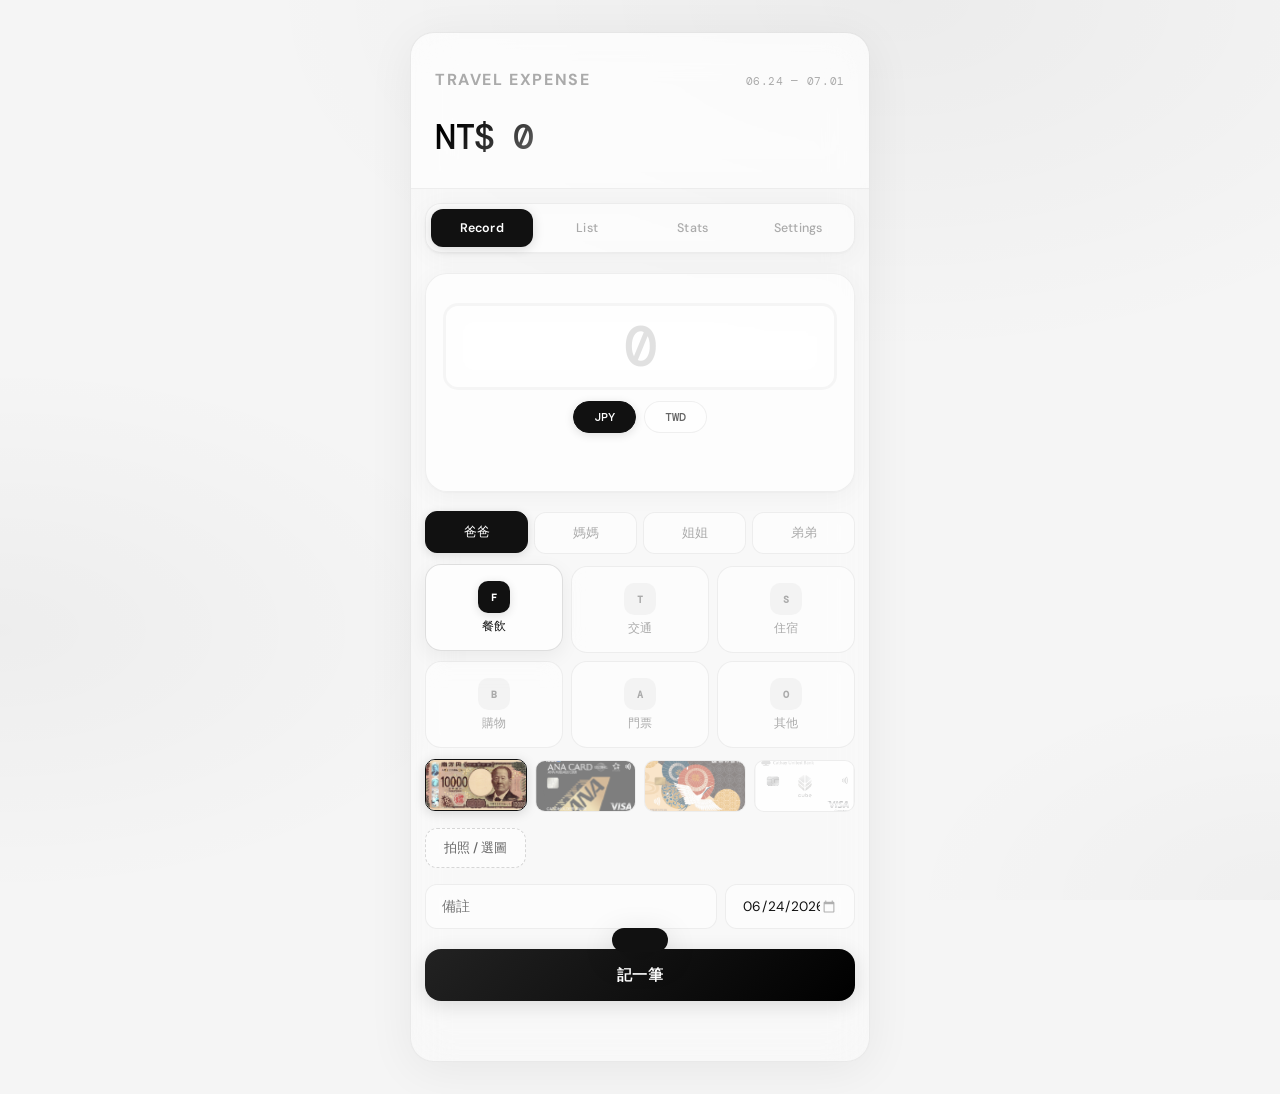
==== commit 2c18105b: "Replace payment buttons with card/cash images Co-Authored-By: Claude Sonnet 4.6 <noreply@anthropic.c" ====
--- a/index.html
+++ b/index.html
@@ -71,11 +71,11 @@
         </button>
       </div>
 
-      <div class="pay-toggle" id="payToggle">
-        <button class="pay-btn active" data-pay="cash">現金</button>
-        <button class="pay-btn" data-pay="ana">中信ANA</button>
-        <button class="pay-btn" data-pay="yoshika">吉鶴卡</button>
-        <button class="pay-btn" data-pay="cube">Cube卡</button>
+      <div class="pay-toggle pay-img" id="payToggle">
+        <button class="pay-btn active" data-pay="cash"><img src="img/cash.jpg" alt="現金"></button>
+        <button class="pay-btn" data-pay="ana"><img src="img/ana.jpg" alt="ANA"></button>
+        <button class="pay-btn" data-pay="yoshika"><img src="img/yoshika.jpg" alt="吉鶴卡"></button>
+        <button class="pay-btn" data-pay="cube"><img src="img/cube.jpg" alt="Cube"></button>
       </div>
 
       <div class="photo-row">
@@ -181,11 +181,11 @@
           <button class="member-btn" data-edit-member="sis">姐姐</button>
           <button class="member-btn" data-edit-member="bro">弟弟</button>
         </div>
-        <div class="pay-toggle" id="editPayToggle">
-          <button class="pay-btn" data-edit-pay="cash">現金</button>
-          <button class="pay-btn" data-edit-pay="ana">中信ANA</button>
-          <button class="pay-btn" data-edit-pay="yoshika">吉鶴卡</button>
-          <button class="pay-btn" data-edit-pay="cube">Cube卡</button>
+        <div class="pay-toggle pay-img" id="editPayToggle">
+          <button class="pay-btn" data-edit-pay="cash"><img src="img/cash.jpg" alt="現金"></button>
+          <button class="pay-btn" data-edit-pay="ana"><img src="img/ana.jpg" alt="ANA"></button>
+          <button class="pay-btn" data-edit-pay="yoshika"><img src="img/yoshika.jpg" alt="吉鶴卡"></button>
+          <button class="pay-btn" data-edit-pay="cube"><img src="img/cube.jpg" alt="Cube"></button>
         </div>
         <div class="category-grid modal-cats">
           <button class="cat-btn" data-edit-cat="food"><span class="cat-icon">F</span></button>
--- a/style.css
+++ b/style.css
@@ -255,6 +255,38 @@
 
 .pay-toggle { margin-bottom: 16px; }
 
+.pay-img {
+  gap: 8px;
+}
+
+.pay-img .pay-btn {
+  padding: 0;
+  overflow: hidden;
+  border-radius: 10px;
+  height: 52px;
+  background: var(--glass);
+}
+
+.pay-img .pay-btn img {
+  width: 100%;
+  height: 100%;
+  object-fit: cover;
+  display: block;
+  opacity: 0.5;
+  transition: opacity 0.3s;
+}
+
+.pay-img .pay-btn.active {
+  border-color: var(--accent);
+  box-shadow: 0 2px 12px rgba(0,0,0,0.15);
+  transform: translateY(-1px);
+  background: none;
+}
+
+.pay-img .pay-btn.active img {
+  opacity: 1;
+}
+
 /* Category Grid */
 .category-grid {
   display: grid;
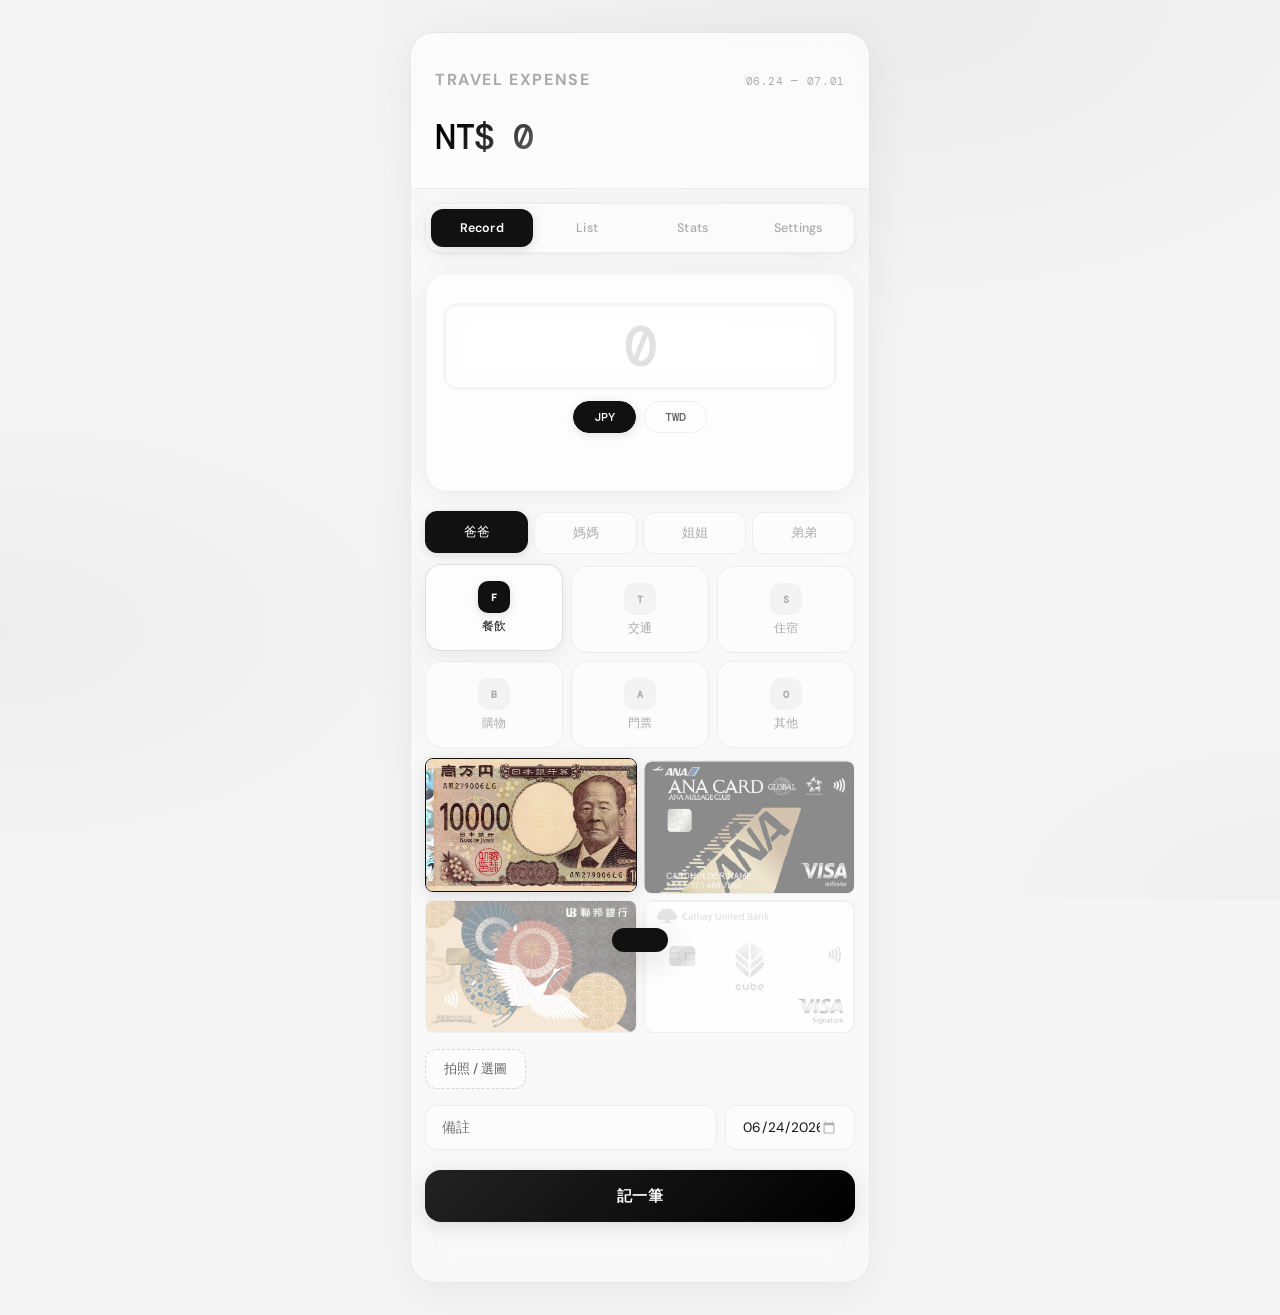
==== commit d632792a: "Add Firebase Realtime Database sync across devices Co-Authored-By: Claude Sonnet 4.6 <noreply@anthro" ====
--- a/index.html
+++ b/index.html
@@ -215,6 +215,8 @@
     <img class="photo-full" id="photoFull" src="" alt="">
   </div>
 
+  <script src="https://www.gstatic.com/firebasejs/10.12.0/firebase-app-compat.js"></script>
+  <script src="https://www.gstatic.com/firebasejs/10.12.0/firebase-database-compat.js"></script>
   <script src="app.js"></script>
 </body>
 </html>
--- a/style.css
+++ b/style.css
@@ -256,14 +256,17 @@
 .pay-toggle { margin-bottom: 16px; }
 
 .pay-img {
-  gap: 8px;
+  display: grid;
+  grid-template-columns: 1fr 1fr;
+  gap: 6px;
 }
 
 .pay-img .pay-btn {
   padding: 0;
   overflow: hidden;
-  border-radius: 10px;
-  height: 52px;
+  border-radius: 8px;
+  aspect-ratio: 1.586 / 1;
+  height: auto;
   background: var(--glass);
 }
 
@@ -272,19 +275,21 @@
   height: 100%;
   object-fit: cover;
   display: block;
-  opacity: 0.5;
-  transition: opacity 0.3s;
+  opacity: 0.45;
+  filter: grayscale(0.3);
+  transition: all 0.3s;
 }
 
 .pay-img .pay-btn.active {
   border-color: var(--accent);
-  box-shadow: 0 2px 12px rgba(0,0,0,0.15);
-  transform: translateY(-1px);
+  box-shadow: 0 3px 16px rgba(0,0,0,0.12);
+  transform: translateY(-2px);
   background: none;
 }
 
 .pay-img .pay-btn.active img {
   opacity: 1;
+  filter: none;
 }
 
 /* Category Grid */
